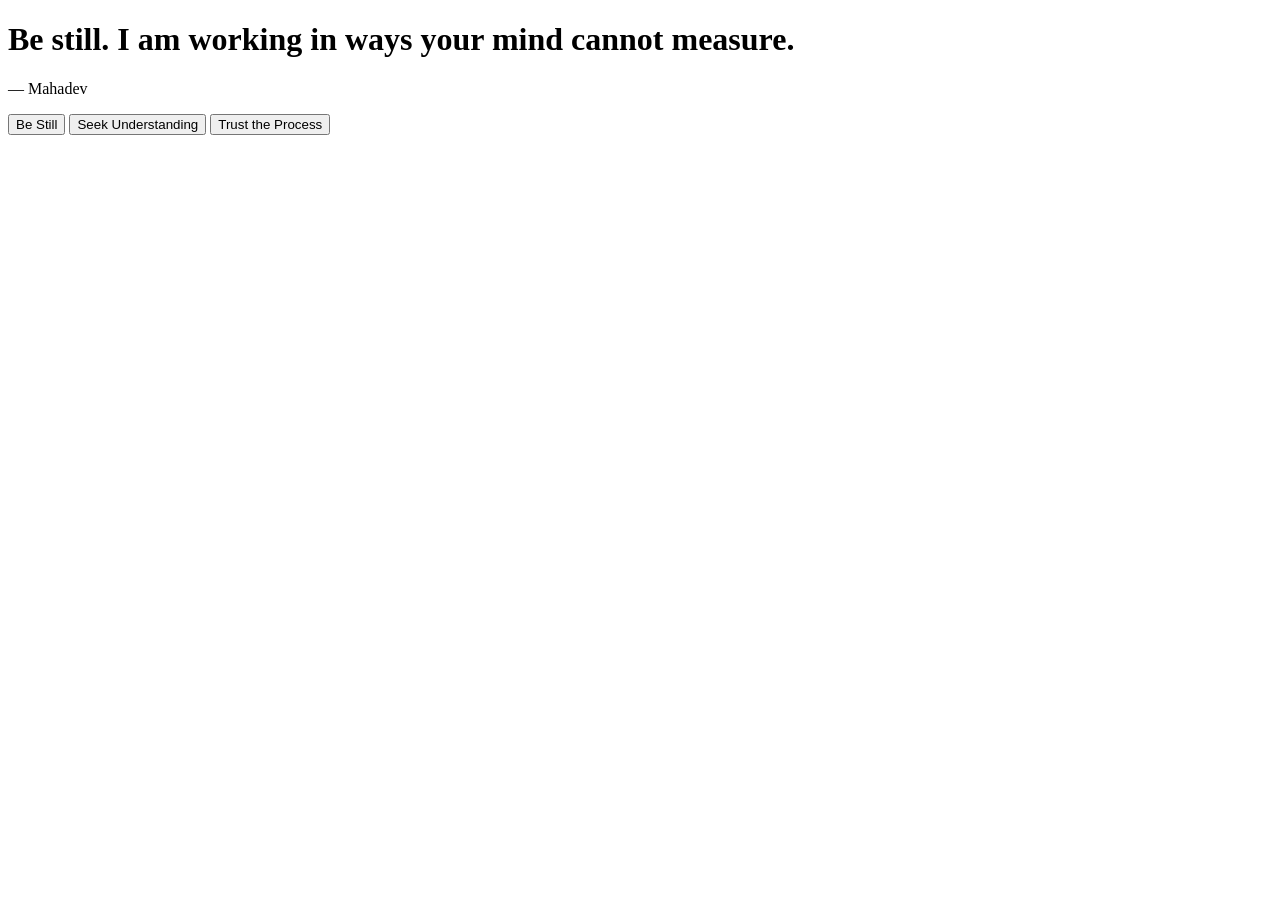
==== index.html @ 70ab6a2c "Add initial HTML structure for 'Be Still' page" ====
<!DOCTYPE html>
<html lang="en">
<head>
  <meta charset="UTF-8" />
  <meta name="viewport" content="width=device-width, initial-scale=1.0"/>
  <title>Be Still</title>

  <!-- Fonts -->
  <link href="https://fonts.googleapis.com/css2?family=Cormorant+Garamond:wght@400;500&family=Inter:wght@300;400&display=swap" rel="stylesheet">

  <link rel="stylesheet" href="style.css">
</head>
<body>

  <!-- Background -->
  <div class="bg"></div>
  <div class="overlay"></div>

  <!-- Main Content -->
  <main class="container">
    <h1 class="quote">
      <span>Be still.</span>
      <span>I am working in ways</span>
      <span>your mind cannot measure.</span>
    </h1>

    <p class="signature">— Mahadev</p>

    <nav class="choices">
      <button data-choice="still">Be Still</button>
      <button data-choice="understand">Seek Understanding</button>
      <button data-choice="trust">Trust the Process</button>
    </nav>
  </main>

  <!-- Final State -->
  <section class="state" id="state">
    <p id="stateText"></p>
  </section>

  <script src="app.js"></script>
</body>
</html>
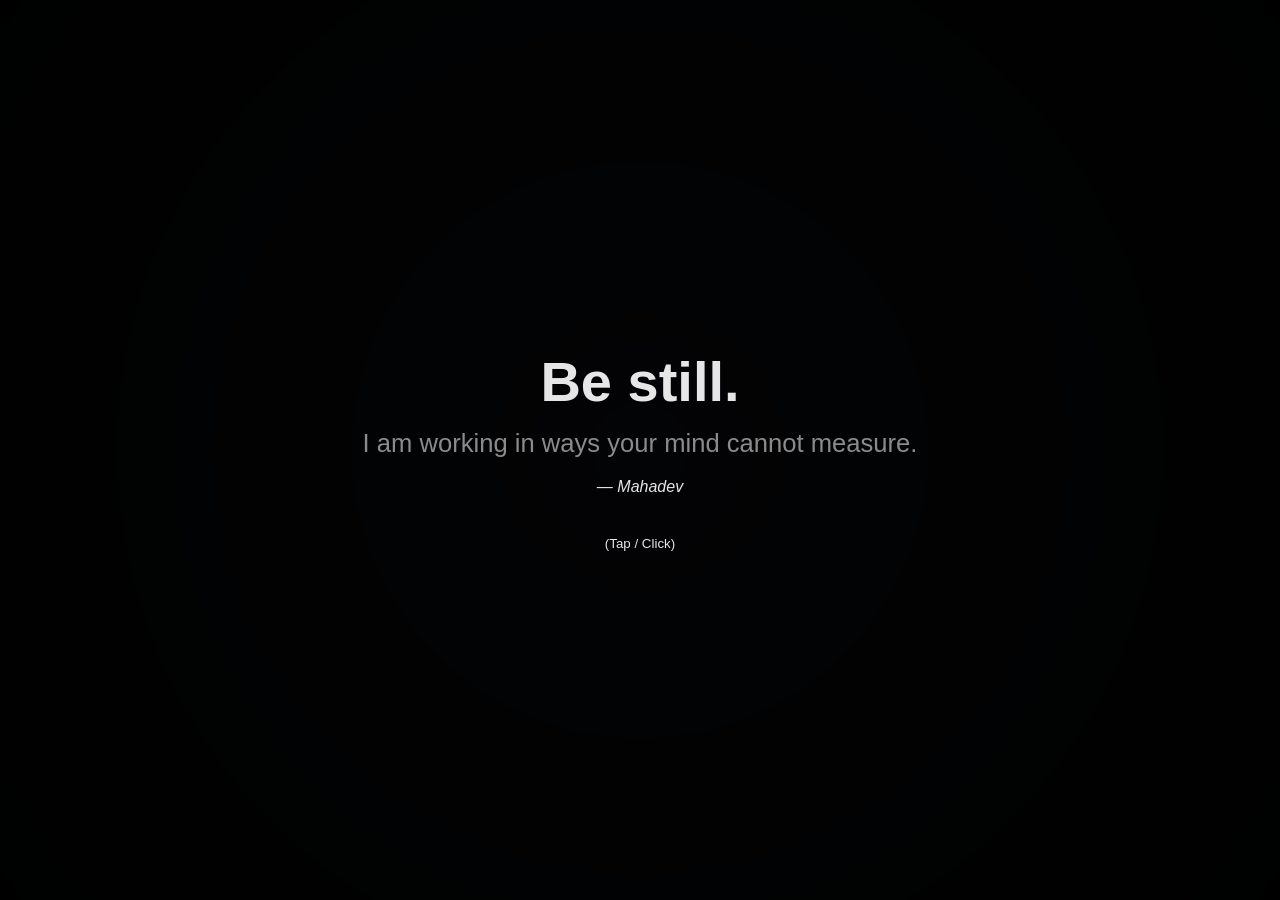
==== commit aff0be6d: "Rename home.html to index.html" ====
--- a/index.html
+++ b/index.html
@@ -1,43 +1,52 @@
 <!DOCTYPE html>
 <html lang="en">
 <head>
-  <meta charset="UTF-8" />
-  <meta name="viewport" content="width=device-width, initial-scale=1.0"/>
-  <title>Be Still</title>
+<meta charset="UTF-8">
+<meta name="viewport" content="width=device-width, initial-scale=1.0">
+<title>Spiritual Journey</title>
 
-  <!-- Fonts -->
-  <link href="https://fonts.googleapis.com/css2?family=Cormorant+Garamond:wght@400;500&family=Inter:wght@300;400&display=swap" rel="stylesheet">
+<link rel="stylesheet" href="style.css">
+</head>
 
-  <link rel="stylesheet" href="style.css">
-</head>
 <body>
 
-  <!-- Background -->
-  <div class="bg"></div>
-  <div class="overlay"></div>
+<canvas id="stars"></canvas>
 
-  <!-- Main Content -->
-  <main class="container">
-    <h1 class="quote">
-      <span>Be still.</span>
-      <span>I am working in ways</span>
-      <span>your mind cannot measure.</span>
-    </h1>
+<div class="bg"></div>
+<div class="overlay"></div>
 
-    <p class="signature">— Mahadev</p>
+<div class="transition-layer" id="transition"></div>
 
-    <nav class="choices">
-      <button data-choice="still">Be Still</button>
-      <button data-choice="understand">Seek Understanding</button>
-      <button data-choice="trust">Trust the Process</button>
-    </nav>
-  </main>
+<div class="container">
 
-  <!-- Final State -->
-  <section class="state" id="state">
-    <p id="stateText"></p>
-  </section>
+<div class="quote" id="quote">
+<h1>Be still.</h1>
+<p>I am working in ways your mind cannot measure.</p>
+<span>— Mahadev</span>
+<small>(Tap / Click)</small>
+</div>
 
-  <script src="app.js"></script>
+<div class="options hidden" id="options">
+<button onclick="choose('listen')">Listen</button>
+<button onclick="choose('reflect')">Reflect</button>
+<button onclick="choose('letgo')">Let go</button>
+</div>
+
+<div class="message hidden" id="message">
+<p id="messageText"></p>
+<button class="nav-btn" onclick="goBack()">Back</button>
+</div>
+
+</div>
+
+<div class="awakening hidden" id="awakening">
+<h2>You were never lost.</h2>
+<p>You were only remembering who you are.</p>
+<span>🕉️</span>
+<button class="nav-btn" onclick="restartJourney()">Restart</button>
+</div>
+
+<script src="script.js"></script>
+
 </body>
 </html>
--- a/style.css
+++ b/style.css
@@ -0,0 +1,208 @@
+:root{
+--text:#e6e6e6;
+--muted:rgba(230,230,230,0.6);
+}
+
+*{
+margin:0;
+padding:0;
+box-sizing:border-box;
+}
+
+body{
+height:100vh;
+overflow:hidden;
+font-family:'Inter',sans-serif;
+background:#050608;
+color:var(--text);
+}
+
+/* STARS */
+#stars{
+position:fixed;
+inset:0;
+z-index:0;
+pointer-events:none;
+}
+
+/* BACKGROUND */
+.bg{
+position:fixed;
+inset:0;
+background:url("assets/mahadev.webp") center/cover no-repeat;
+transform:scale(1.05);
+animation:breathe 14s ease-in-out infinite;
+z-index:1;
+transition:filter 1s ease, transform 2s ease;
+}
+
+.bg.blur{ filter:blur(4px); }
+.bg.zoom{ transform:scale(1.15); }
+
+@keyframes breathe{
+0%{transform:scale(1.05);}
+50%{transform:scale(1.09);}
+100%{transform:scale(1.05);}
+}
+
+.overlay{
+position:fixed;
+inset:0;
+background:radial-gradient(circle,rgba(0,0,0,0.3),rgba(0,0,0,0.85));
+z-index:2;
+}
+
+.container{
+position:relative;
+z-index:3;
+height:100vh;
+display:flex;
+flex-direction:column;
+align-items:center;
+justify-content:center;
+text-align:center;
+padding:20px;
+}
+
+/* QUOTE */
+.quote h1,
+.quote p,
+.quote span,
+.quote small{
+opacity:0;
+animation:fadeUp 1.2s ease forwards;
+}
+
+.quote h1{
+font-size:clamp(2.2rem,6vw,3.5rem);
+animation-delay:0.3s;
+}
+
+.quote p{
+margin-top:15px;
+font-size:clamp(1.1rem,3vw,1.6rem);
+color:var(--muted);
+animation-delay:1s;
+}
+
+.quote span{
+display:block;
+margin-top:20px;
+font-style:italic;
+animation-delay:1.8s;
+}
+
+.quote small{
+display:block;
+margin-top:40px;
+opacity:0.5;
+animation-delay:2.5s;
+}
+
+@keyframes fadeUp{
+from{opacity:0; transform:translateY(10px);}
+to{opacity:1; transform:translateY(0);}
+}
+
+/* OPTIONS */
+.options{
+margin-top:40px;
+display:flex;
+gap:30px;
+opacity:0;
+transition:opacity 1s ease;
+}
+
+.options.show{ opacity:1; }
+
+.options button{
+background:none;
+border:none;
+color:var(--muted);
+font-size:1rem;
+cursor:pointer;
+transition:0.3s;
+}
+
+.options button:hover{
+color:white;
+transform:translateY(-3px);
+}
+
+/* MESSAGE */
+.message{
+margin-top:40px;
+font-size:1.5rem;
+max-width:500px;
+opacity:0;
+animation:fadeUp 1s ease forwards;
+}
+
+/* NAV BUTTON */
+.nav-btn{
+margin-top:25px;
+background:none;
+border:1px solid rgba(255,255,255,0.3);
+color:white;
+padding:8px 20px;
+cursor:pointer;
+transition:0.3s;
+}
+
+.nav-btn:hover{
+border-color:white;
+transform:translateY(-2px);
+}
+
+/* TRANSITION */
+.transition-layer{
+position:fixed;
+inset:0;
+background:black;
+opacity:0;
+pointer-events:none;
+z-index:20;
+transition:opacity 0.8s ease;
+}
+
+.transition-layer.active{
+opacity:1;
+}
+
+/* AWAKENING */
+.awakening{
+position:fixed;
+inset:0;
+z-index:15;
+display:flex;
+flex-direction:column;
+align-items:center;
+justify-content:center;
+text-align:center;
+background:radial-gradient(circle,#020203,#000);
+opacity:0;
+transition:opacity 2s ease;
+}
+
+.awakening.show{ opacity:1; }
+
+.awakening h2{
+font-size:clamp(2rem,5vw,3rem);
+margin-bottom:20px;
+}
+
+.awakening p{
+opacity:0.7;
+margin-bottom:30px;
+}
+
+/* HIDDEN */
+.hidden{ display:none; }
+
+/* MOBILE */
+@media(max-width:768px){
+.options{
+flex-direction:column;
+gap:15px;
+}
+}
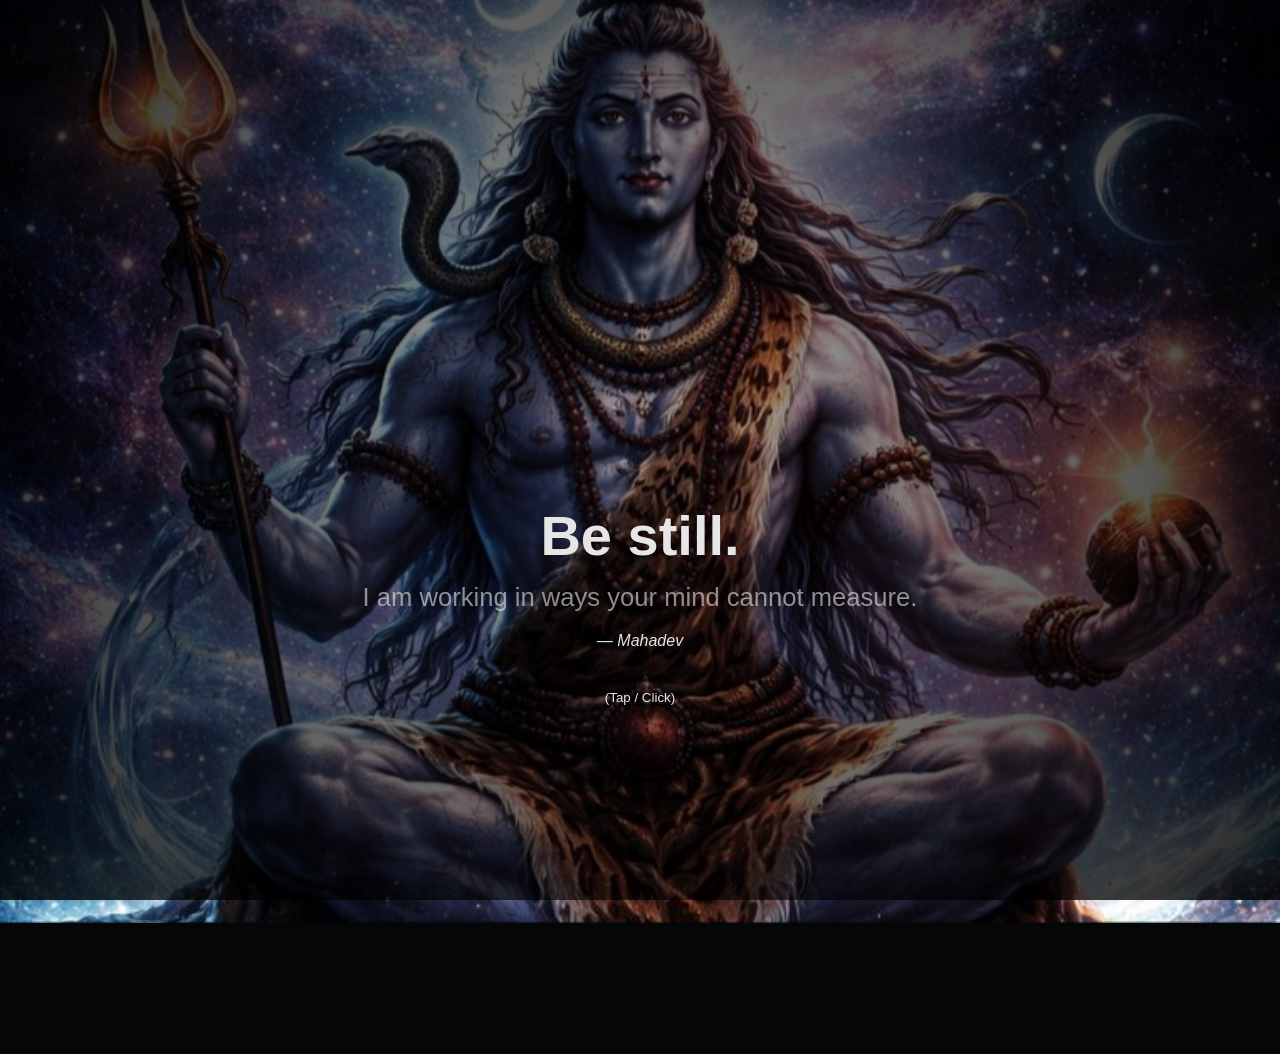
==== commit f79200ec: "Update index.html" ====
--- a/index.html
+++ b/index.html
@@ -46,7 +46,7 @@
 <button class="nav-btn" onclick="restartJourney()">Restart</button>
 </div>
 
-<script src="script.js"></script>
+<script src="app.js"></script>
 
 </body>
 </html>
--- a/style.css
+++ b/style.css
@@ -17,24 +17,17 @@
 color:var(--text);
 }
 
-/* STARS */
-#stars{
-position:fixed;
-inset:0;
-z-index:0;
-pointer-events:none;
-}
-
 /* BACKGROUND */
 .bg{
 position:fixed;
 inset:0;
-background:url("assets/mahadev.webp") center/cover no-repeat;
+background:url("mahadev.jpeg") center/cover no-repeat;
 transform:scale(1.05);
 animation:breathe 14s ease-in-out infinite;
 z-index:1;
 transition:filter 1s ease, transform 2s ease;
 }
+
 
 .bg.blur{ filter:blur(4px); }
 .bg.zoom{ transform:scale(1.15); }
@@ -45,6 +38,7 @@
 100%{transform:scale(1.05);}
 }
 
+/* OVERLAY */
 .overlay{
 position:fixed;
 inset:0;
@@ -52,6 +46,7 @@
 z-index:2;
 }
 
+/* MAIN CONTAINER */
 .container{
 position:relative;
 z-index:3;
@@ -154,21 +149,6 @@
 transform:translateY(-2px);
 }
 
-/* TRANSITION */
-.transition-layer{
-position:fixed;
-inset:0;
-background:black;
-opacity:0;
-pointer-events:none;
-z-index:20;
-transition:opacity 0.8s ease;
-}
-
-.transition-layer.active{
-opacity:1;
-}
-
 /* AWAKENING */
 .awakening{
 position:fixed;
@@ -179,30 +159,11 @@
 align-items:center;
 justify-content:center;
 text-align:center;
-background:radial-gradient(circle,#020203,#000);
+background:black;
 opacity:0;
 transition:opacity 2s ease;
 }
 
 .awakening.show{ opacity:1; }
 
-.awakening h2{
-font-size:clamp(2rem,5vw,3rem);
-margin-bottom:20px;
-}
-
-.awakening p{
-opacity:0.7;
-margin-bottom:30px;
-}
-
-/* HIDDEN */
 .hidden{ display:none; }
-
-/* MOBILE */
-@media(max-width:768px){
-.options{
-flex-direction:column;
-gap:15px;
-}
-}
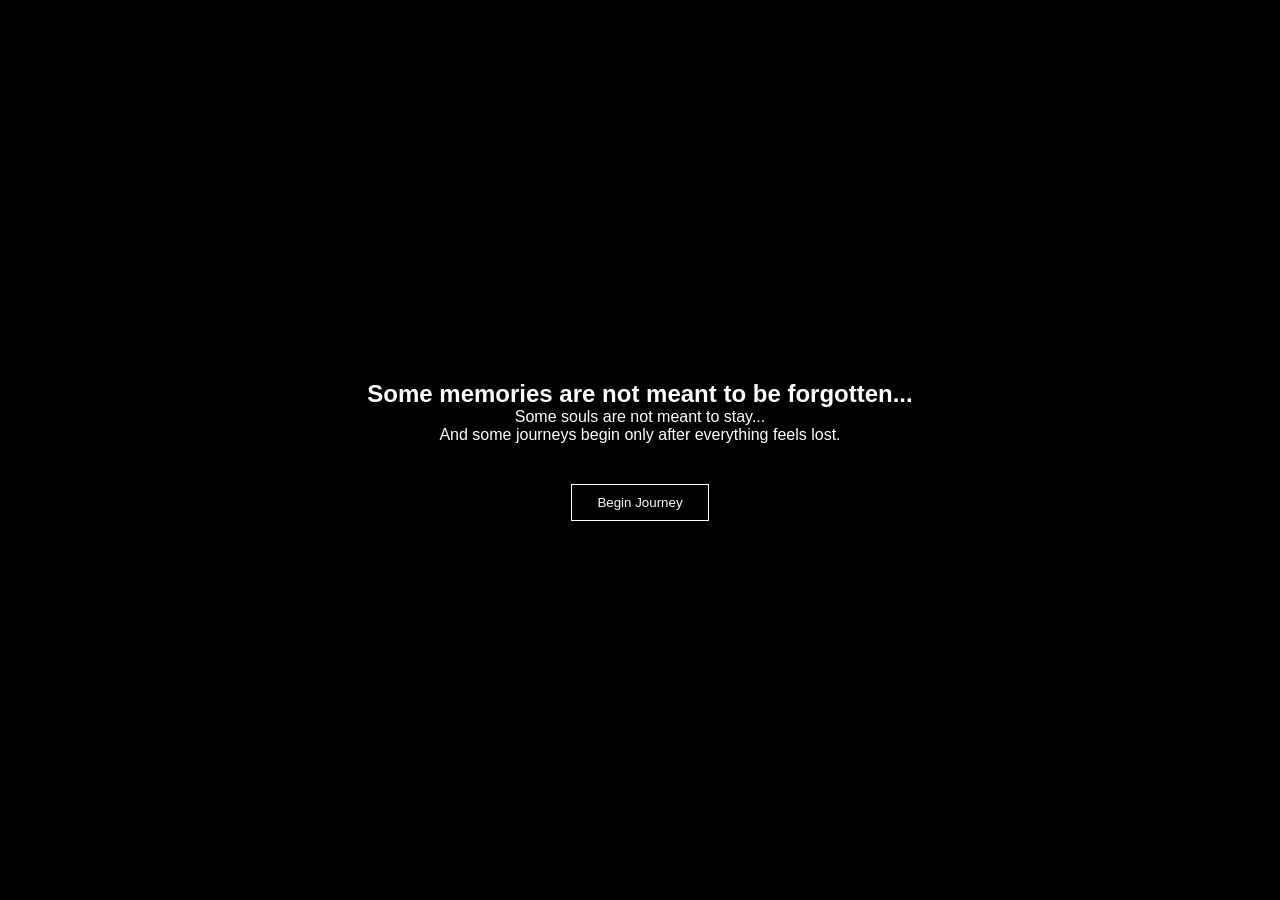
==== commit 52b9def6: "Update index.html" ====
--- a/index.html
+++ b/index.html
@@ -10,13 +10,24 @@
 
 <body>
 
-<canvas id="stars"></canvas>
+<!-- INTRO PAGE -->
+<div class="intro" id="intro">
 
+<h2>Some memories are not meant to be forgotten...</h2>
+<p>Some souls are not meant to stay...</p>
+<span>And some journeys begin only after everything feels lost.</span>
+
+<button onclick="startJourney()" class="intro-btn">
+Begin Journey
+</button>
+
+</div>
+
+<!-- BACKGROUND -->
 <div class="bg"></div>
 <div class="overlay"></div>
 
-<div class="transition-layer" id="transition"></div>
-
+<!-- MAIN CONTENT -->
 <div class="container">
 
 <div class="quote" id="quote">
@@ -34,15 +45,23 @@
 
 <div class="message hidden" id="message">
 <p id="messageText"></p>
+<button class="nav-btn" onclick="nextStory()">Continue</button>
 <button class="nav-btn" onclick="goBack()">Back</button>
 </div>
 
 </div>
 
+<!-- STORY -->
+<div class="story hidden" id="story">
+<h2 id="storyTitle"></h2>
+<p id="storyContent"></p>
+<button class="nav-btn" onclick="nextStory()">Continue</button>
+</div>
+
+<!-- AWAKENING -->
 <div class="awakening hidden" id="awakening">
 <h2>You were never lost.</h2>
 <p>You were only remembering who you are.</p>
-<span>🕉️</span>
 <button class="nav-btn" onclick="restartJourney()">Restart</button>
 </div>
 
--- a/style.css
+++ b/style.css
@@ -12,9 +12,56 @@
 body{
 height:100vh;
 overflow:hidden;
-font-family:'Inter',sans-serif;
+font-family:Arial, sans-serif;
 background:#050608;
 color:var(--text);
+}
+
+/* INTRO */
+.intro{
+position:fixed;
+inset:0;
+background:black;
+display:flex;
+flex-direction:column;
+align-items:center;
+justify-content:center;
+text-align:center;
+z-index:30;
+color:white;
+padding:20px;
+}
+
+.intro h2,
+.intro p,
+.intro span{
+opacity:0;
+animation:fadeUp 2s ease forwards;
+}
+
+.intro p{
+animation-delay:1s;
+opacity:0.7;
+}
+
+.intro span{
+animation-delay:2s;
+opacity:0.6;
+margin-bottom:40px;
+}
+
+.intro-btn{
+background:none;
+border:1px solid white;
+color:white;
+padding:10px 25px;
+cursor:pointer;
+transition:0.3s;
+}
+
+.intro-btn:hover{
+background:white;
+color:black;
 }
 
 /* BACKGROUND */
@@ -28,7 +75,6 @@
 transition:filter 1s ease, transform 2s ease;
 }
 
-
 .bg.blur{ filter:blur(4px); }
 .bg.zoom{ transform:scale(1.15); }
 
@@ -38,7 +84,6 @@
 100%{transform:scale(1.05);}
 }
 
-/* OVERLAY */
 .overlay{
 position:fixed;
 inset:0;
@@ -46,7 +91,6 @@
 z-index:2;
 }
 
-/* MAIN CONTAINER */
 .container{
 position:relative;
 z-index:3;
@@ -69,13 +113,13 @@
 }
 
 .quote h1{
-font-size:clamp(2.2rem,6vw,3.5rem);
+font-size:2.5rem;
 animation-delay:0.3s;
 }
 
 .quote p{
 margin-top:15px;
-font-size:clamp(1.1rem,3vw,1.6rem);
+font-size:1.2rem;
 color:var(--muted);
 animation-delay:1s;
 }
@@ -127,15 +171,13 @@
 /* MESSAGE */
 .message{
 margin-top:40px;
-font-size:1.5rem;
+font-size:1.3rem;
 max-width:500px;
-opacity:0;
-animation:fadeUp 1s ease forwards;
 }
 
 /* NAV BUTTON */
 .nav-btn{
-margin-top:25px;
+margin-top:20px;
 background:none;
 border:1px solid rgba(255,255,255,0.3);
 color:white;
@@ -149,6 +191,24 @@
 transform:translateY(-2px);
 }
 
+/* STORY */
+.story{
+position:fixed;
+inset:0;
+z-index:14;
+display:flex;
+flex-direction:column;
+align-items:center;
+justify-content:center;
+text-align:center;
+background:black;
+opacity:0;
+transition:opacity 2s ease;
+padding:20px;
+}
+
+.story.show{ opacity:1; }
+
 /* AWAKENING */
 .awakening{
 position:fixed;
